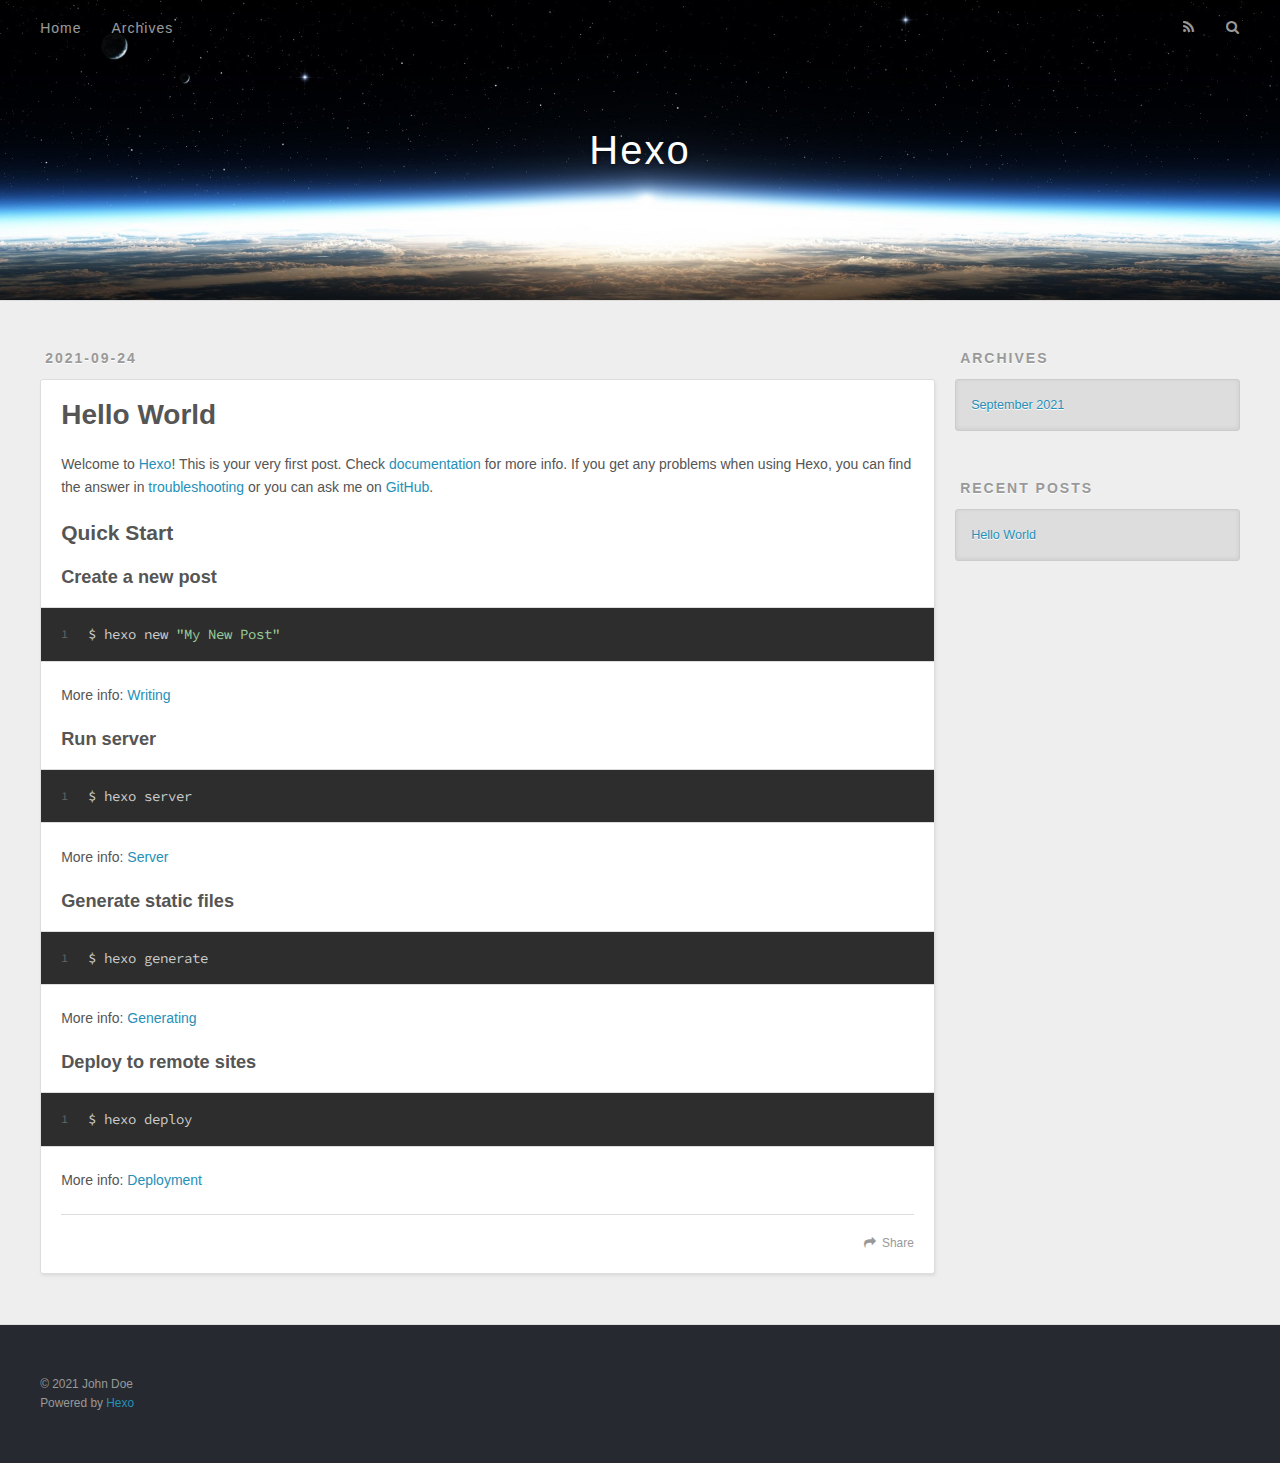
==== index.html @ 54e302c9 "Site updated: 2021-09-24 22:44:39" ====
<!DOCTYPE html>
<html>
<head>
  <meta charset="utf-8">
  

  
  <title>Hexo</title>
  <meta name="viewport" content="width=device-width, initial-scale=1, maximum-scale=1">
  <meta property="og:type" content="website">
<meta property="og:title" content="Hexo">
<meta property="og:url" content="http://example.com/index.html">
<meta property="og:site_name" content="Hexo">
<meta property="og:locale" content="en_US">
<meta property="article:author" content="John Doe">
<meta name="twitter:card" content="summary">
  
    <link rel="alternate" href="/atom.xml" title="Hexo" type="application/atom+xml">
  
  
    <link rel="icon" href="/favicon.png">
  
  
    <link href="//fonts.googleapis.com/css?family=Source+Code+Pro" rel="stylesheet" type="text/css">
  
  
<link rel="stylesheet" href="/css/style.css">

<meta name="generator" content="Hexo 5.4.0"></head>

<body>
  <div id="container">
    <div id="wrap">
      <header id="header">
  <div id="banner"></div>
  <div id="header-outer" class="outer">
    <div id="header-title" class="inner">
      <h1 id="logo-wrap">
        <a href="/" id="logo">Hexo</a>
      </h1>
      
    </div>
    <div id="header-inner" class="inner">
      <nav id="main-nav">
        <a id="main-nav-toggle" class="nav-icon"></a>
        
          <a class="main-nav-link" href="/">Home</a>
        
          <a class="main-nav-link" href="/archives">Archives</a>
        
      </nav>
      <nav id="sub-nav">
        
          <a id="nav-rss-link" class="nav-icon" href="/atom.xml" title="RSS Feed"></a>
        
        <a id="nav-search-btn" class="nav-icon" title="Search"></a>
      </nav>
      <div id="search-form-wrap">
        <form action="//google.com/search" method="get" accept-charset="UTF-8" class="search-form"><input type="search" name="q" class="search-form-input" placeholder="Search"><button type="submit" class="search-form-submit">&#xF002;</button><input type="hidden" name="sitesearch" value="http://example.com"></form>
      </div>
    </div>
  </div>
</header>
      <div class="outer">
        <section id="main">
  
    <article id="post-hello-world" class="article article-type-post" itemscope itemprop="blogPost">
  <div class="article-meta">
    <a href="/2021/09/24/hello-world/" class="article-date">
  <time datetime="2021-09-24T14:26:43.991Z" itemprop="datePublished">2021-09-24</time>
</a>
    
  </div>
  <div class="article-inner">
    
    
      <header class="article-header">
        
  
    <h1 itemprop="name">
      <a class="article-title" href="/2021/09/24/hello-world/">Hello World</a>
    </h1>
  

      </header>
    
    <div class="article-entry" itemprop="articleBody">
      
        <p>Welcome to <a target="_blank" rel="noopener" href="https://hexo.io/">Hexo</a>! This is your very first post. Check <a target="_blank" rel="noopener" href="https://hexo.io/docs/">documentation</a> for more info. If you get any problems when using Hexo, you can find the answer in <a target="_blank" rel="noopener" href="https://hexo.io/docs/troubleshooting.html">troubleshooting</a> or you can ask me on <a target="_blank" rel="noopener" href="https://github.com/hexojs/hexo/issues">GitHub</a>.</p>
<h2 id="Quick-Start"><a href="#Quick-Start" class="headerlink" title="Quick Start"></a>Quick Start</h2><h3 id="Create-a-new-post"><a href="#Create-a-new-post" class="headerlink" title="Create a new post"></a>Create a new post</h3><figure class="highlight bash"><table><tr><td class="gutter"><pre><span class="line">1</span><br></pre></td><td class="code"><pre><span class="line">$ hexo new <span class="string">&quot;My New Post&quot;</span></span><br></pre></td></tr></table></figure>

<p>More info: <a target="_blank" rel="noopener" href="https://hexo.io/docs/writing.html">Writing</a></p>
<h3 id="Run-server"><a href="#Run-server" class="headerlink" title="Run server"></a>Run server</h3><figure class="highlight bash"><table><tr><td class="gutter"><pre><span class="line">1</span><br></pre></td><td class="code"><pre><span class="line">$ hexo server</span><br></pre></td></tr></table></figure>

<p>More info: <a target="_blank" rel="noopener" href="https://hexo.io/docs/server.html">Server</a></p>
<h3 id="Generate-static-files"><a href="#Generate-static-files" class="headerlink" title="Generate static files"></a>Generate static files</h3><figure class="highlight bash"><table><tr><td class="gutter"><pre><span class="line">1</span><br></pre></td><td class="code"><pre><span class="line">$ hexo generate</span><br></pre></td></tr></table></figure>

<p>More info: <a target="_blank" rel="noopener" href="https://hexo.io/docs/generating.html">Generating</a></p>
<h3 id="Deploy-to-remote-sites"><a href="#Deploy-to-remote-sites" class="headerlink" title="Deploy to remote sites"></a>Deploy to remote sites</h3><figure class="highlight bash"><table><tr><td class="gutter"><pre><span class="line">1</span><br></pre></td><td class="code"><pre><span class="line">$ hexo deploy</span><br></pre></td></tr></table></figure>

<p>More info: <a target="_blank" rel="noopener" href="https://hexo.io/docs/one-command-deployment.html">Deployment</a></p>

      
    </div>
    <footer class="article-footer">
      <a data-url="http://example.com/2021/09/24/hello-world/" data-id="cktygvmmm0000r8ulbrr6bjwv" class="article-share-link">Share</a>
      
      
    </footer>
  </div>
  
</article>


  


</section>
        
          <aside id="sidebar">
  
    

  
    

  
    
  
    
  <div class="widget-wrap">
    <h3 class="widget-title">Archives</h3>
    <div class="widget">
      <ul class="archive-list"><li class="archive-list-item"><a class="archive-list-link" href="/archives/2021/09/">September 2021</a></li></ul>
    </div>
  </div>


  
    
  <div class="widget-wrap">
    <h3 class="widget-title">Recent Posts</h3>
    <div class="widget">
      <ul>
        
          <li>
            <a href="/2021/09/24/hello-world/">Hello World</a>
          </li>
        
      </ul>
    </div>
  </div>

  
</aside>
        
      </div>
      <footer id="footer">
  
  <div class="outer">
    <div id="footer-info" class="inner">
      &copy; 2021 John Doe<br>
      Powered by <a href="http://hexo.io/" target="_blank">Hexo</a>
    </div>
  </div>
</footer>
    </div>
    <nav id="mobile-nav">
  
    <a href="/" class="mobile-nav-link">Home</a>
  
    <a href="/archives" class="mobile-nav-link">Archives</a>
  
</nav>
    

<script src="//ajax.googleapis.com/ajax/libs/jquery/2.0.3/jquery.min.js"></script>


  
<link rel="stylesheet" href="/fancybox/jquery.fancybox.css">

  
<script src="/fancybox/jquery.fancybox.pack.js"></script>




<script src="/js/script.js"></script>




  </div>
</body>
</html>
---- css/style.css ----
body {
  width: 100%;
}
body:before,
body:after {
  content: "";
  display: table;
}
body:after {
  clear: both;
}
html,
body,
div,
span,
applet,
object,
iframe,
h1,
h2,
h3,
h4,
h5,
h6,
p,
blockquote,
pre,
a,
abbr,
acronym,
address,
big,
cite,
code,
del,
dfn,
em,
img,
ins,
kbd,
q,
s,
samp,
small,
strike,
strong,
sub,
sup,
tt,
var,
dl,
dt,
dd,
ol,
ul,
li,
fieldset,
form,
label,
legend,
table,
caption,
tbody,
tfoot,
thead,
tr,
th,
td {
  margin: 0;
  padding: 0;
  border: 0;
  outline: 0;
  font-weight: inherit;
  font-style: inherit;
  font-family: inherit;
  font-size: 100%;
  vertical-align: baseline;
}
body {
  line-height: 1;
  color: #000;
  background: #fff;
}
ol,
ul {
  list-style: none;
}
table {
  border-collapse: separate;
  border-spacing: 0;
  vertical-align: middle;
}
caption,
th,
td {
  text-align: left;
  font-weight: normal;
  vertical-align: middle;
}
a img {
  border: none;
}
input,
button {
  margin: 0;
  padding: 0;
}
input::-moz-focus-inner,
button::-moz-focus-inner {
  border: 0;
  padding: 0;
}
@font-face {
  font-family: FontAwesome;
  font-style: normal;
  font-weight: normal;
  src: url("fonts/fontawesome-webfont.eot?v=#4.0.3");
  src: url("fonts/fontawesome-webfont.eot?#iefix&v=#4.0.3") format("embedded-opentype"), url("fonts/fontawesome-webfont.woff?v=#4.0.3") format("woff"), url("fonts/fontawesome-webfont.ttf?v=#4.0.3") format("truetype"), url("fonts/fontawesome-webfont.svg#fontawesomeregular?v=#4.0.3") format("svg");
}
html,
body,
#container {
  height: 100%;
}
body {
  background: #eee;
  font: 14px -apple-system, BlinkMacSystemFont, "Segoe UI", "Roboto", "Oxygen", "Ubuntu", "Cantarell", "Fira Sans", "Droid Sans", "Helvetica Neue", sans-serif;
  -webkit-text-size-adjust: 100%;
}
.outer {
  max-width: 1220px;
  margin: 0 auto;
  padding: 0 20px;
}
.outer:before,
.outer:after {
  content: "";
  display: table;
}
.outer:after {
  clear: both;
}
.inner {
  display: inline;
  float: left;
  width: 98.33333333333333%;
  margin: 0 0.833333333333333%;
}
.left,
.alignleft {
  float: left;
}
.right,
.alignright {
  float: right;
}
.clear {
  clear: both;
}
#container {
  position: relative;
}
.mobile-nav-on {
  overflow: hidden;
}
#wrap {
  height: 100%;
  width: 100%;
  position: absolute;
  top: 0;
  left: 0;
  -webkit-transition: 0.2s ease-out;
  -moz-transition: 0.2s ease-out;
  -ms-transition: 0.2s ease-out;
  transition: 0.2s ease-out;
  z-index: 1;
  background: #eee;
}
.mobile-nav-on #wrap {
  left: 280px;
}
@media screen and (min-width: 768px) {
  #main {
    display: inline;
    float: left;
    width: 73.33333333333333%;
    margin: 0 0.833333333333333%;
  }
}
.article-date,
.article-category-link,
.archive-year,
.widget-title {
  text-decoration: none;
  text-transform: uppercase;
  letter-spacing: 2px;
  color: #999;
  margin-bottom: 1em;
  margin-left: 5px;
  line-height: 1em;
  text-shadow: 0 1px #fff;
  font-weight: bold;
}
.article-inner,
.archive-article-inner {
  background: #fff;
  -webkit-box-shadow: 1px 2px 3px #ddd;
  box-shadow: 1px 2px 3px #ddd;
  border: 1px solid #ddd;
  border-radius: 3px;
}
.article-entry h1,
.widget h1 {
  font-size: 2em;
}
.article-entry h2,
.widget h2 {
  font-size: 1.5em;
}
.article-entry h3,
.widget h3 {
  font-size: 1.3em;
}
.article-entry h4,
.widget h4 {
  font-size: 1.2em;
}
.article-entry h5,
.widget h5 {
  font-size: 1em;
}
.article-entry h6,
.widget h6 {
  font-size: 1em;
  color: #999;
}
.article-entry hr,
.widget hr {
  border: 1px dashed #ddd;
}
.article-entry strong,
.widget strong {
  font-weight: bold;
}
.article-entry em,
.widget em,
.article-entry cite,
.widget cite {
  font-style: italic;
}
.article-entry sup,
.widget sup,
.article-entry sub,
.widget sub {
  font-size: 0.75em;
  line-height: 0;
  position: relative;
  vertical-align: baseline;
}
.article-entry sup,
.widget sup {
  top: -0.5em;
}
.article-entry sub,
.widget sub {
  bottom: -0.2em;
}
.article-entry small,
.widget small {
  font-size: 0.85em;
}
.article-entry acronym,
.widget acronym,
.article-entry abbr,
.widget abbr {
  border-bottom: 1px dotted;
}
.article-entry ul,
.widget ul,
.article-entry ol,
.widget ol,
.article-entry dl,
.widget dl {
  margin: 0 20px;
  line-height: 1.6em;
}
.article-entry ul ul,
.widget ul ul,
.article-entry ol ul,
.widget ol ul,
.article-entry ul ol,
.widget ul ol,
.article-entry ol ol,
.widget ol ol {
  margin-top: 0;
  margin-bottom: 0;
}
.article-entry ul,
.widget ul {
  list-style: disc;
}
.article-entry ol,
.widget ol {
  list-style: decimal;
}
.article-entry dt,
.widget dt {
  font-weight: bold;
}
#header {
  height: 300px;
  position: relative;
  border-bottom: 1px solid #ddd;
}
#header:before,
#header:after {
  content: "";
  position: absolute;
  left: 0;
  right: 0;
  height: 40px;
}
#header:before {
  top: 0;
  background: -webkit-linear-gradient(rgba(0,0,0,0.2), transparent);
  background: -moz-linear-gradient(rgba(0,0,0,0.2), transparent);
  background: -ms-linear-gradient(rgba(0,0,0,0.2), transparent);
  background: linear-gradient(rgba(0,0,0,0.2), transparent);
}
#header:after {
  bottom: 0;
  background: -webkit-linear-gradient(transparent, rgba(0,0,0,0.2));
  background: -moz-linear-gradient(transparent, rgba(0,0,0,0.2));
  background: -ms-linear-gradient(transparent, rgba(0,0,0,0.2));
  background: linear-gradient(transparent, rgba(0,0,0,0.2));
}
#header-outer {
  height: 100%;
  position: relative;
}
#header-inner {
  position: relative;
  overflow: hidden;
}
#banner {
  position: absolute;
  top: 0;
  left: 0;
  width: 100%;
  height: 100%;
  background: url("images/banner.jpg") center #000;
  -webkit-background-size: cover;
  -moz-background-size: cover;
  background-size: cover;
  z-index: -1;
}
#header-title {
  text-align: center;
  height: 40px;
  position: absolute;
  top: 50%;
  left: 0;
  margin-top: -20px;
}
#logo,
#subtitle {
  text-decoration: none;
  color: #fff;
  font-weight: 300;
  text-shadow: 0 1px 4px rgba(0,0,0,0.3);
}
#logo {
  font-size: 40px;
  line-height: 40px;
  letter-spacing: 2px;
}
#subtitle {
  font-size: 16px;
  line-height: 16px;
  letter-spacing: 1px;
}
#subtitle-wrap {
  margin-top: 16px;
}
#main-nav {
  float: left;
  margin-left: -15px;
}
.nav-icon,
.main-nav-link {
  float: left;
  color: #fff;
  opacity: 0.6;
  text-decoration: none;
  text-shadow: 0 1px rgba(0,0,0,0.2);
  -webkit-transition: opacity 0.2s;
  -moz-transition: opacity 0.2s;
  -ms-transition: opacity 0.2s;
  transition: opacity 0.2s;
  display: block;
  padding: 20px 15px;
}
.nav-icon:hover,
.main-nav-link:hover {
  opacity: 1;
}
.nav-icon {
  font-family: FontAwesome;
  text-align: center;
  font-size: 14px;
  width: 14px;
  height: 14px;
  padding: 20px 15px;
  position: relative;
  cursor: pointer;
}
.main-nav-link {
  font-weight: 300;
  letter-spacing: 1px;
}
@media screen and (max-width: 479px) {
  .main-nav-link {
    display: none;
  }
}
#main-nav-toggle {
  display: none;
}
#main-nav-toggle:before {
  content: "\f0c9";
}
@media screen and (max-width: 479px) {
  #main-nav-toggle {
    display: block;
  }
}
#sub-nav {
  float: right;
  margin-right: -15px;
}
#nav-rss-link:before {
  content: "\f09e";
}
#nav-search-btn:before {
  content: "\f002";
}
#search-form-wrap {
  position: absolute;
  top: 15px;
  width: 150px;
  height: 30px;
  right: -150px;
  opacity: 0;
  -webkit-transition: 0.2s ease-out;
  -moz-transition: 0.2s ease-out;
  -ms-transition: 0.2s ease-out;
  transition: 0.2s ease-out;
}
#search-form-wrap.on {
  opacity: 1;
  right: 0;
}
@media screen and (max-width: 479px) {
  #search-form-wrap {
    width: 100%;
    right: -100%;
  }
}
.search-form {
  position: absolute;
  top: 0;
  left: 0;
  right: 0;
  background: #fff;
  padding: 5px 15px;
  border-radius: 15px;
  -webkit-box-shadow: 0 0 10px rgba(0,0,0,0.3);
  box-shadow: 0 0 10px rgba(0,0,0,0.3);
}
.search-form-input {
  border: none;
  background: none;
  color: #555;
  width: 100%;
  font: 13px -apple-system, BlinkMacSystemFont, "Segoe UI", "Roboto", "Oxygen", "Ubuntu", "Cantarell", "Fira Sans", "Droid Sans", "Helvetica Neue", sans-serif;
  outline: none;
}
.search-form-input::-webkit-search-results-decoration,
.search-form-input::-webkit-search-cancel-button {
  -webkit-appearance: none;
}
.search-form-submit {
  position: absolute;
  top: 50%;
  right: 10px;
  margin-top: -7px;
  font: 13px FontAwesome;
  border: none;
  background: none;
  color: #bbb;
  cursor: pointer;
}
.search-form-submit:hover,
.search-form-submit:focus {
  color: #777;
}
.article {
  margin: 50px 0;
}
.article-inner {
  overflow: hidden;
}
.article-meta:before,
.article-meta:after {
  content: "";
  display: table;
}
.article-meta:after {
  clear: both;
}
.article-date {
  float: left;
}
.article-category {
  float: left;
  line-height: 1em;
  color: #ccc;
  text-shadow: 0 1px #fff;
  margin-left: 8px;
}
.article-category:before {
  content: "\2022";
}
.article-category-link {
  margin: 0 12px 1em;
}
.article-header {
  padding: 20px 20px 0;
}
.article-title {
  text-decoration: none;
  font-size: 2em;
  font-weight: bold;
  color: #555;
  line-height: 1.1em;
  -webkit-transition: color 0.2s;
  -moz-transition: color 0.2s;
  -ms-transition: color 0.2s;
  transition: color 0.2s;
}
a.article-title:hover {
  color: #258fb8;
}
.article-entry {
  color: #555;
  padding: 0 20px;
}
.article-entry:before,
.article-entry:after {
  content: "";
  display: table;
}
.article-entry:after {
  clear: both;
}
.article-entry p,
.article-entry table {
  line-height: 1.6em;
  margin: 1.6em 0;
}
.article-entry h1,
.article-entry h2,
.article-entry h3,
.article-entry h4,
.article-entry h5,
.article-entry h6 {
  font-weight: bold;
}
.article-entry h1,
.article-entry h2,
.article-entry h3,
.article-entry h4,
.article-entry h5,
.article-entry h6 {
  line-height: 1.1em;
  margin: 1.1em 0;
}
.article-entry a {
  color: #258fb8;
  text-decoration: none;
}
.article-entry a:hover {
  text-decoration: underline;
}
.article-entry ul,
.article-entry ol,
.article-entry dl {
  margin-top: 1.6em;
  margin-bottom: 1.6em;
}
.article-entry img,
.article-entry video {
  max-width: 100%;
  height: auto;
  display: block;
  margin: auto;
}
.article-entry iframe {
  border: none;
}
.article-entry table {
  width: 100%;
  border-collapse: collapse;
  border-spacing: 0;
}
.article-entry th {
  font-weight: bold;
  border-bottom: 3px solid #ddd;
  padding-bottom: 0.5em;
}
.article-entry td {
  border-bottom: 1px solid #ddd;
  padding: 10px 0;
}
.article-entry blockquote {
  font-family: Georgia, "Times New Roman", serif;
  font-size: 1.4em;
  margin: 1.6em 20px;
  text-align: center;
}
.article-entry blockquote footer {
  font-size: 14px;
  margin: 1.6em 0;
  font-family: -apple-system, BlinkMacSystemFont, "Segoe UI", "Roboto", "Oxygen", "Ubuntu", "Cantarell", "Fira Sans", "Droid Sans", "Helvetica Neue", sans-serif;
}
.article-entry blockquote footer cite:before {
  content: "—";
  padding: 0 0.5em;
}
.article-entry .pullquote {
  text-align: left;
  width: 45%;
  margin: 0;
}
.article-entry .pullquote.left {
  margin-left: 0.5em;
  margin-right: 1em;
}
.article-entry .pullquote.right {
  margin-right: 0.5em;
  margin-left: 1em;
}
.article-entry .caption {
  color: #999;
  display: block;
  font-size: 0.9em;
  margin-top: 0.5em;
  position: relative;
  text-align: center;
}
.article-entry .video-container {
  position: relative;
  padding-top: 56.25%;
  height: 0;
  overflow: hidden;
}
.article-entry .video-container iframe,
.article-entry .video-container object,
.article-entry .video-container embed {
  position: absolute;
  top: 0;
  left: 0;
  width: 100%;
  height: 100%;
  margin-top: 0;
}
.article-more-link a {
  display: inline-block;
  line-height: 1em;
  padding: 6px 15px;
  border-radius: 15px;
  background: #eee;
  color: #999;
  text-shadow: 0 1px #fff;
  text-decoration: none;
}
.article-more-link a:hover {
  background: #258fb8;
  color: #fff;
  text-decoration: none;
  text-shadow: 0 1px #1e7293;
}
.article-footer {
  font-size: 0.85em;
  line-height: 1.6em;
  border-top: 1px solid #ddd;
  padding-top: 1.6em;
  margin: 0 20px 20px;
}
.article-footer:before,
.article-footer:after {
  content: "";
  display: table;
}
.article-footer:after {
  clear: both;
}
.article-footer a {
  color: #999;
  text-decoration: none;
}
.article-footer a:hover {
  color: #555;
}
.article-tag-list-item {
  float: left;
  margin-right: 10px;
}
.article-tag-list-link:before {
  content: "#";
}
.article-comment-link {
  float: right;
}
.article-comment-link:before {
  content: "\f075";
  font-family: FontAwesome;
  padding-right: 8px;
}
.article-share-link {
  cursor: pointer;
  float: right;
  margin-left: 20px;
}
.article-share-link:before {
  content: "\f064";
  font-family: FontAwesome;
  padding-right: 6px;
}
#article-nav {
  position: relative;
}
#article-nav:before,
#article-nav:after {
  content: "";
  display: table;
}
#article-nav:after {
  clear: both;
}
@media screen and (min-width: 768px) {
  #article-nav {
    margin: 50px 0;
  }
  #article-nav:before {
    width: 8px;
    height: 8px;
    position: absolute;
    top: 50%;
    left: 50%;
    margin-top: -4px;
    margin-left: -4px;
    content: "";
    border-radius: 50%;
    background: #ddd;
    -webkit-box-shadow: 0 1px 2px #fff;
    box-shadow: 0 1px 2px #fff;
  }
}
.article-nav-link-wrap {
  text-decoration: none;
  text-shadow: 0 1px #fff;
  color: #999;
  -webkit-box-sizing: border-box;
  -moz-box-sizing: border-box;
  box-sizing: border-box;
  margin-top: 50px;
  text-align: center;
  display: block;
}
.article-nav-link-wrap:hover {
  color: #555;
}
@media screen and (min-width: 768px) {
  .article-nav-link-wrap {
    width: 50%;
    margin-top: 0;
  }
}
@media screen and (min-width: 768px) {
  #article-nav-newer {
    float: left;
    text-align: right;
    padding-right: 20px;
  }
}
@media screen and (min-width: 768px) {
  #article-nav-older {
    float: right;
    text-align: left;
    padding-left: 20px;
  }
}
.article-nav-caption {
  text-transform: uppercase;
  letter-spacing: 2px;
  color: #ddd;
  line-height: 1em;
  font-weight: bold;
}
#article-nav-newer .article-nav-caption {
  margin-right: -2px;
}
.article-nav-title {
  font-size: 0.85em;
  line-height: 1.6em;
  margin-top: 0.5em;
}
.article-share-box {
  position: absolute;
  display: none;
  background: #fff;
  -webkit-box-shadow: 1px 2px 10px rgba(0,0,0,0.2);
  box-shadow: 1px 2px 10px rgba(0,0,0,0.2);
  border-radius: 3px;
  margin-left: -145px;
  overflow: hidden;
  z-index: 1;
}
.article-share-box.on {
  display: block;
}
.article-share-input {
  width: 100%;
  background: none;
  -webkit-box-sizing: border-box;
  -moz-box-sizing: border-box;
  box-sizing: border-box;
  font: 14px -apple-system, BlinkMacSystemFont, "Segoe UI", "Roboto", "Oxygen", "Ubuntu", "Cantarell", "Fira Sans", "Droid Sans", "Helvetica Neue", sans-serif;
  padding: 0 15px;
  color: #555;
  outline: none;
  border: 1px solid #ddd;
  border-radius: 3px 3px 0 0;
  height: 36px;
  line-height: 36px;
}
.article-share-links {
  background: #eee;
}
.article-share-links:before,
.article-share-links:after {
  content: "";
  display: table;
}
.article-share-links:after {
  clear: both;
}
.article-share-twitter,
.article-share-facebook,
.article-share-pinterest,
.article-share-google {
  width: 50px;
  height: 36px;
  display: block;
  float: left;
  position: relative;
  color: #999;
  text-shadow: 0 1px #fff;
}
.article-share-twitter:before,
.article-share-facebook:before,
.article-share-pinterest:before,
.article-share-google:before {
  font-size: 20px;
  font-family: FontAwesome;
  width: 20px;
  height: 20px;
  position: absolute;
  top: 50%;
  left: 50%;
  margin-top: -10px;
  margin-left: -10px;
  text-align: center;
}
.article-share-twitter:hover,
.article-share-facebook:hover,
.article-share-pinterest:hover,
.article-share-google:hover {
  color: #fff;
}
.article-share-twitter:before {
  content: "\f099";
}
.article-share-twitter:hover {
  background: #00aced;
  text-shadow: 0 1px #008abe;
}
.article-share-facebook:before {
  content: "\f09a";
}
.article-share-facebook:hover {
  background: #3b5998;
  text-shadow: 0 1px #2f477a;
}
.article-share-pinterest:before {
  content: "\f0d2";
}
.article-share-pinterest:hover {
  background: #cb2027;
  text-shadow: 0 1px #a21a1f;
}
.article-share-google:before {
  content: "\f0d5";
}
.article-share-google:hover {
  background: #dd4b39;
  text-shadow: 0 1px #be3221;
}
.article-gallery {
  background: #000;
  position: relative;
}
.article-gallery-photos {
  position: relative;
  overflow: hidden;
}
.article-gallery-img {
  display: none;
  max-width: 100%;
}
.article-gallery-img:first-child {
  display: block;
}
.article-gallery-img.loaded {
  position: absolute;
  display: block;
}
.article-gallery-img img {
  display: block;
  max-width: 100%;
  margin: 0 auto;
}
#comments {
  background: #fff;
  -webkit-box-shadow: 1px 2px 3px #ddd;
  box-shadow: 1px 2px 3px #ddd;
  padding: 20px;
  border: 1px solid #ddd;
  border-radius: 3px;
  margin: 50px 0;
}
#comments a {
  color: #258fb8;
}
.archives-wrap {
  margin: 50px 0;
}
.archives:before,
.archives:after {
  content: "";
  display: table;
}
.archives:after {
  clear: both;
}
.archive-year-wrap {
  margin-bottom: 1em;
}
.archives {
  -webkit-column-gap: 10px;
  -moz-column-gap: 10px;
  column-gap: 10px;
}
@media screen and (min-width: 480px) and (max-width: 767px) {
  .archives {
    -webkit-column-count: 2;
    -moz-column-count: 2;
    column-count: 2;
  }
}
@media screen and (min-width: 768px) {
  .archives {
    -webkit-column-count: 3;
    -moz-column-count: 3;
    column-count: 3;
  }
}
.archive-article {
  -webkit-column-break-inside: avoid;
  page-break-inside: avoid;
  overflow: hidden;
  break-inside: avoid-column;
}
.archive-article-inner {
  padding: 10px;
  margin-bottom: 15px;
}
.archive-article-title {
  text-decoration: none;
  font-weight: bold;
  color: #555;
  -webkit-transition: color 0.2s;
  -moz-transition: color 0.2s;
  -ms-transition: color 0.2s;
  transition: color 0.2s;
  line-height: 1.6em;
}
.archive-article-title:hover {
  color: #258fb8;
}
.archive-article-footer {
  margin-top: 1em;
}
.archive-article-date {
  color: #999;
  text-decoration: none;
  font-size: 0.85em;
  line-height: 1em;
  margin-bottom: 0.5em;
  display: block;
}
#page-nav {
  margin: 50px auto;
  background: #fff;
  -webkit-box-shadow: 1px 2px 3px #ddd;
  box-shadow: 1px 2px 3px #ddd;
  border: 1px solid #ddd;
  border-radius: 3px;
  text-align: center;
  color: #999;
  overflow: hidden;
}
#page-nav:before,
#page-nav:after {
  content: "";
  display: table;
}
#page-nav:after {
  clear: both;
}
#page-nav a,
#page-nav span {
  padding: 10px 20px;
  line-height: 1;
  height: 2ex;
}
#page-nav a {
  color: #999;
  text-decoration: none;
}
#page-nav a:hover {
  background: #999;
  color: #fff;
}
#page-nav .prev {
  float: left;
}
#page-nav .next {
  float: right;
}
#page-nav .page-number {
  display: inline-block;
}
@media screen and (max-width: 479px) {
  #page-nav .page-number {
    display: none;
  }
}
#page-nav .current {
  color: #555;
  font-weight: bold;
}
#page-nav .space {
  color: #ddd;
}
#footer {
  background: #262a30;
  padding: 50px 0;
  border-top: 1px solid #ddd;
  color: #999;
}
#footer a {
  color: #258fb8;
  text-decoration: none;
}
#footer a:hover {
  text-decoration: underline;
}
#footer-info {
  line-height: 1.6em;
  font-size: 0.85em;
}
.article-entry pre,
.article-entry .highlight {
  background: #2d2d2d;
  margin: 0 -20px;
  padding: 15px 20px;
  border-style: solid;
  border-color: #ddd;
  border-width: 1px 0;
  overflow: auto;
  color: #ccc;
  line-height: 22.400000000000002px;
}
.article-entry .highlight .gutter pre,
.article-entry .gist .gist-file .gist-data .line-numbers {
  color: #666;
  font-size: 0.85em;
}
.article-entry pre,
.article-entry code {
  font-family: "Source Code Pro", Consolas, Monaco, Menlo, Consolas, monospace;
}
.article-entry code {
  background: #eee;
  text-shadow: 0 1px #fff;
  padding: 0 0.3em;
}
.article-entry pre code {
  background: none;
  text-shadow: none;
  padding: 0;
}
.article-entry .highlight pre {
  border: none;
  margin: 0;
  padding: 0;
}
.article-entry .highlight table {
  margin: 0;
  width: auto;
}
.article-entry .highlight td {
  border: none;
  padding: 0;
}
.article-entry .highlight figcaption {
  font-size: 0.85em;
  color: #999;
  line-height: 1em;
  margin-bottom: 1em;
}
.article-entry .highlight figcaption:before,
.article-entry .highlight figcaption:after {
  content: "";
  display: table;
}
.article-entry .highlight figcaption:after {
  clear: both;
}
.article-entry .highlight figcaption a {
  float: right;
}
.article-entry .highlight .gutter pre {
  text-align: right;
  padding-right: 20px;
}
.article-entry .highlight .line {
  height: 22.400000000000002px;
}
.article-entry .highlight .line.marked {
  background: #515151;
}
.article-entry .gist {
  margin: 0 -20px;
  border-style: solid;
  border-color: #ddd;
  border-width: 1px 0;
  background: #2d2d2d;
  padding: 15px 20px 15px 0;
}
.article-entry .gist .gist-file {
  border: none;
  font-family: "Source Code Pro", Consolas, Monaco, Menlo, Consolas, monospace;
  margin: 0;
}
.article-entry .gist .gist-file .gist-data {
  background: none;
  border: none;
}
.article-entry .gist .gist-file .gist-data .line-numbers {
  background: none;
  border: none;
  padding: 0 20px 0 0;
}
.article-entry .gist .gist-file .gist-data .line-data {
  padding: 0 !important;
}
.article-entry .gist .gist-file .highlight {
  margin: 0;
  padding: 0;
  border: none;
}
.article-entry .gist .gist-file .gist-meta {
  background: #2d2d2d;
  color: #999;
  font: 0.85em -apple-system, BlinkMacSystemFont, "Segoe UI", "Roboto", "Oxygen", "Ubuntu", "Cantarell", "Fira Sans", "Droid Sans", "Helvetica Neue", sans-serif;
  text-shadow: 0 0;
  padding: 0;
  margin-top: 1em;
  margin-left: 20px;
}
.article-entry .gist .gist-file .gist-meta a {
  color: #258fb8;
  font-weight: normal;
}
.article-entry .gist .gist-file .gist-meta a:hover {
  text-decoration: underline;
}
pre .comment,
pre .title {
  color: #999;
}
pre .variable,
pre .attribute,
pre .tag,
pre .regexp,
pre .ruby .constant,
pre .xml .tag .title,
pre .xml .pi,
pre .xml .doctype,
pre .html .doctype,
pre .css .id,
pre .css .class,
pre .css .pseudo {
  color: #f2777a;
}
pre .number,
pre .preprocessor,
pre .built_in,
pre .literal,
pre .params,
pre .constant {
  color: #f99157;
}
pre .class,
pre .ruby .class .title,
pre .css .rules .attribute {
  color: #9c9;
}
pre .string,
pre .value,
pre .inheritance,
pre .header,
pre .ruby .symbol,
pre .xml .cdata {
  color: #9c9;
}
pre .css .hexcolor {
  color: #6cc;
}
pre .function,
pre .python .decorator,
pre .python .title,
pre .ruby .function .title,
pre .ruby .title .keyword,
pre .perl .sub,
pre .javascript .title,
pre .coffeescript .title {
  color: #69c;
}
pre .keyword,
pre .javascript .function {
  color: #c9c;
}
@media screen and (max-width: 479px) {
  #mobile-nav {
    position: absolute;
    top: 0;
    left: 0;
    width: 280px;
    height: 100%;
    background: #191919;
    border-right: 1px solid #fff;
  }
}
@media screen and (max-width: 479px) {
  .mobile-nav-link {
    display: block;
    color: #999;
    text-decoration: none;
    padding: 15px 20px;
    font-weight: bold;
  }
  .mobile-nav-link:hover {
    color: #fff;
  }
}
@media screen and (min-width: 768px) {
  #sidebar {
    display: inline;
    float: left;
    width: 23.333333333333332%;
    margin: 0 0.833333333333333%;
  }
}
.widget-wrap {
  margin: 50px 0;
}
.widget {
  color: #777;
  text-shadow: 0 1px #fff;
  background: #ddd;
  -webkit-box-shadow: 0 -1px 4px #ccc inset;
  box-shadow: 0 -1px 4px #ccc inset;
  border: 1px solid #ccc;
  padding: 15px;
  border-radius: 3px;
}
.widget a {
  color: #258fb8;
  text-decoration: none;
}
.widget a:hover {
  text-decoration: underline;
}
.widget ul ul,
.widget ol ul,
.widget dl ul,
.widget ul ol,
.widget ol ol,
.widget dl ol,
.widget ul dl,
.widget ol dl,
.widget dl dl {
  margin-left: 15px;
  list-style: disc;
}
.widget {
  line-height: 1.6em;
  word-wrap: break-word;
  font-size: 0.9em;
}
.widget ul,
.widget ol {
  list-style: none;
  margin: 0;
}
.widget ul ul,
.widget ol ul,
.widget ul ol,
.widget ol ol {
  margin: 0 20px;
}
.widget ul ul,
.widget ol ul {
  list-style: disc;
}
.widget ul ol,
.widget ol ol {
  list-style: decimal;
}
.category-list-count,
.tag-list-count,
.archive-list-count {
  padding-left: 5px;
  color: #999;
  font-size: 0.85em;
}
.category-list-count:before,
.tag-list-count:before,
.archive-list-count:before {
  content: "(";
}
.category-list-count:after,
.tag-list-count:after,
.archive-list-count:after {
  content: ")";
}
.tagcloud a {
  margin-right: 5px;
  display: inline-block;
}
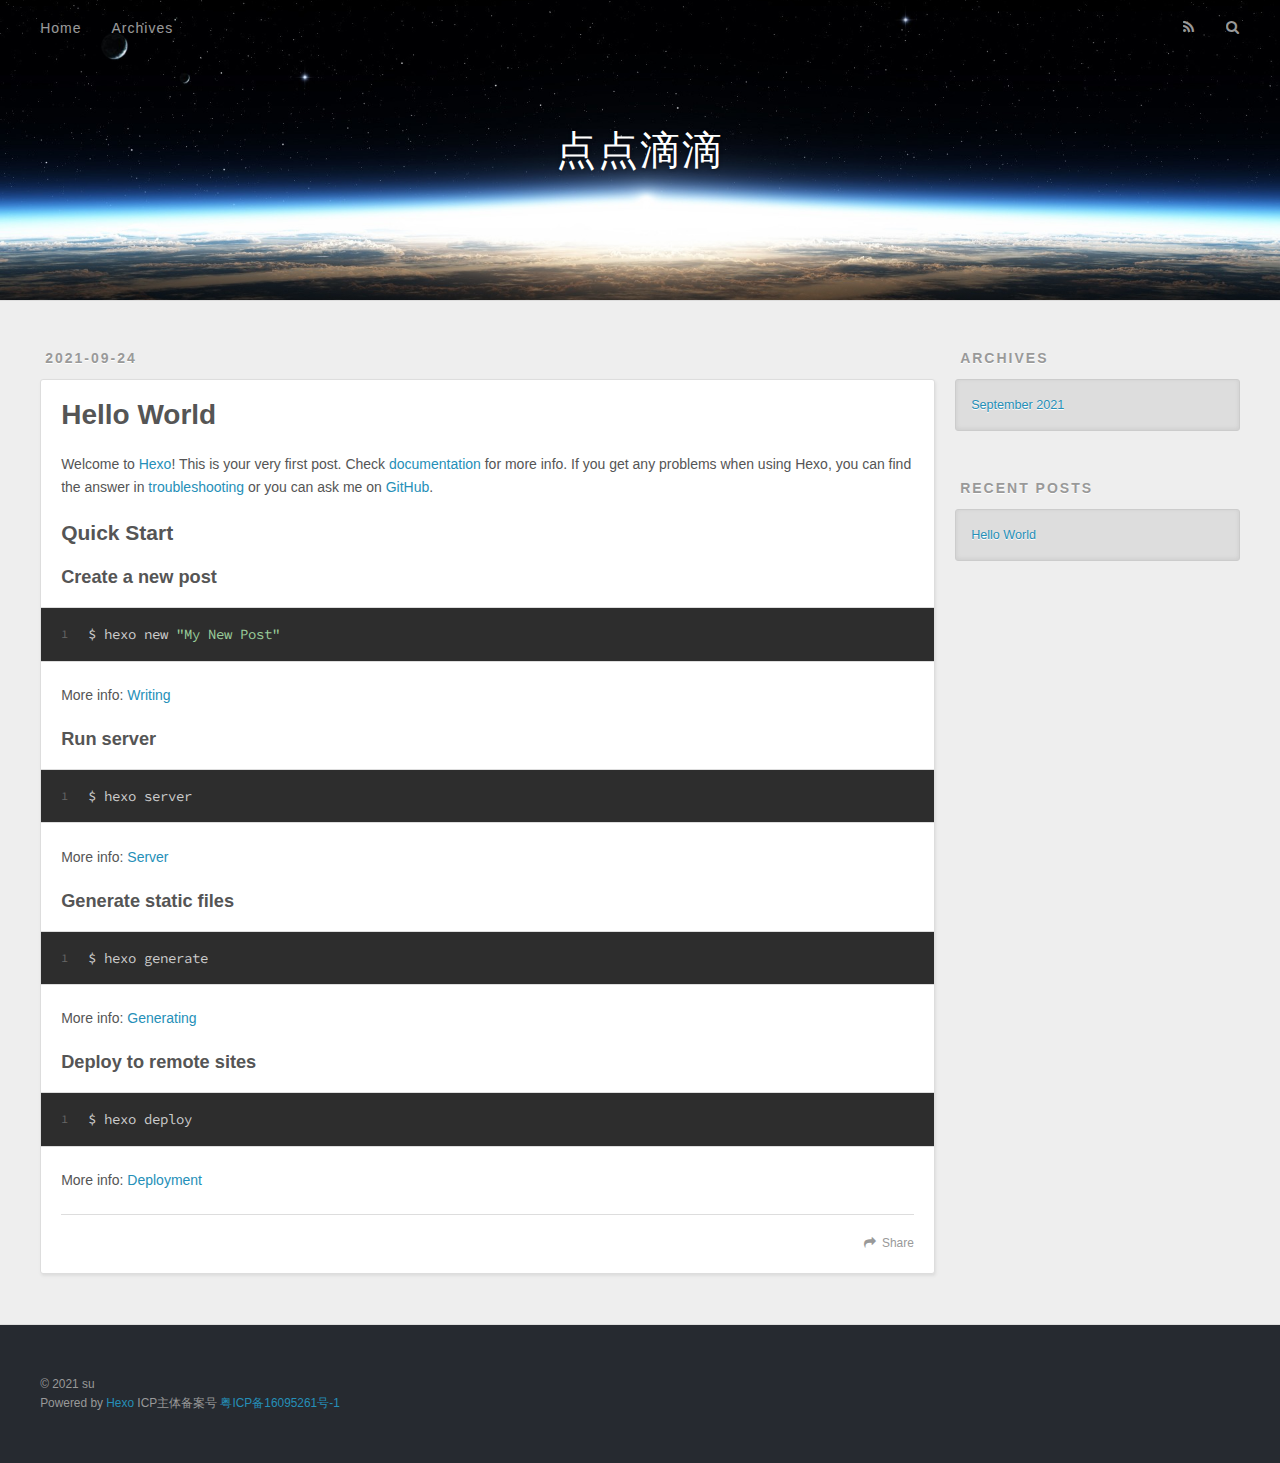
==== commit 269bcbcc: "Site updated: 2021-09-25 00:02:31" ====
--- a/index.html
+++ b/index.html
@@ -5,17 +5,17 @@
   
 
   
-  <title>Hexo</title>
+  <title>点点滴滴</title>
   <meta name="viewport" content="width=device-width, initial-scale=1, maximum-scale=1">
   <meta property="og:type" content="website">
-<meta property="og:title" content="Hexo">
+<meta property="og:title" content="点点滴滴">
 <meta property="og:url" content="http://example.com/index.html">
-<meta property="og:site_name" content="Hexo">
+<meta property="og:site_name" content="点点滴滴">
 <meta property="og:locale" content="en_US">
-<meta property="article:author" content="John Doe">
+<meta property="article:author" content="su">
 <meta name="twitter:card" content="summary">
   
-    <link rel="alternate" href="/atom.xml" title="Hexo" type="application/atom+xml">
+    <link rel="alternate" href="/atom.xml" title="点点滴滴" type="application/atom+xml">
   
   
     <link rel="icon" href="/favicon.png">
@@ -36,7 +36,7 @@
   <div id="header-outer" class="outer">
     <div id="header-title" class="inner">
       <h1 id="logo-wrap">
-        <a href="/" id="logo">Hexo</a>
+        <a href="/" id="logo">点点滴滴</a>
       </h1>
       
     </div>
@@ -103,7 +103,7 @@
       
     </div>
     <footer class="article-footer">
-      <a data-url="http://example.com/2021/09/24/hello-world/" data-id="cktygvmmm0000r8ulbrr6bjwv" class="article-share-link">Share</a>
+      <a data-url="http://example.com/2021/09/24/hello-world/" data-id="cktyjxyot000028ul7c475fg7" class="article-share-link">Share</a>
       
       
     </footer>
@@ -159,8 +159,10 @@
   
   <div class="outer">
     <div id="footer-info" class="inner">
-      &copy; 2021 John Doe<br>
+      &copy; 2021 su<br>
       Powered by <a href="http://hexo.io/" target="_blank">Hexo</a>
+      ICP主体备案号 <a href="http://www.beian.gov.cn/" target="_blank">粤ICP备16095261号-1
+      </a>
     </div>
   </div>
 </footer>
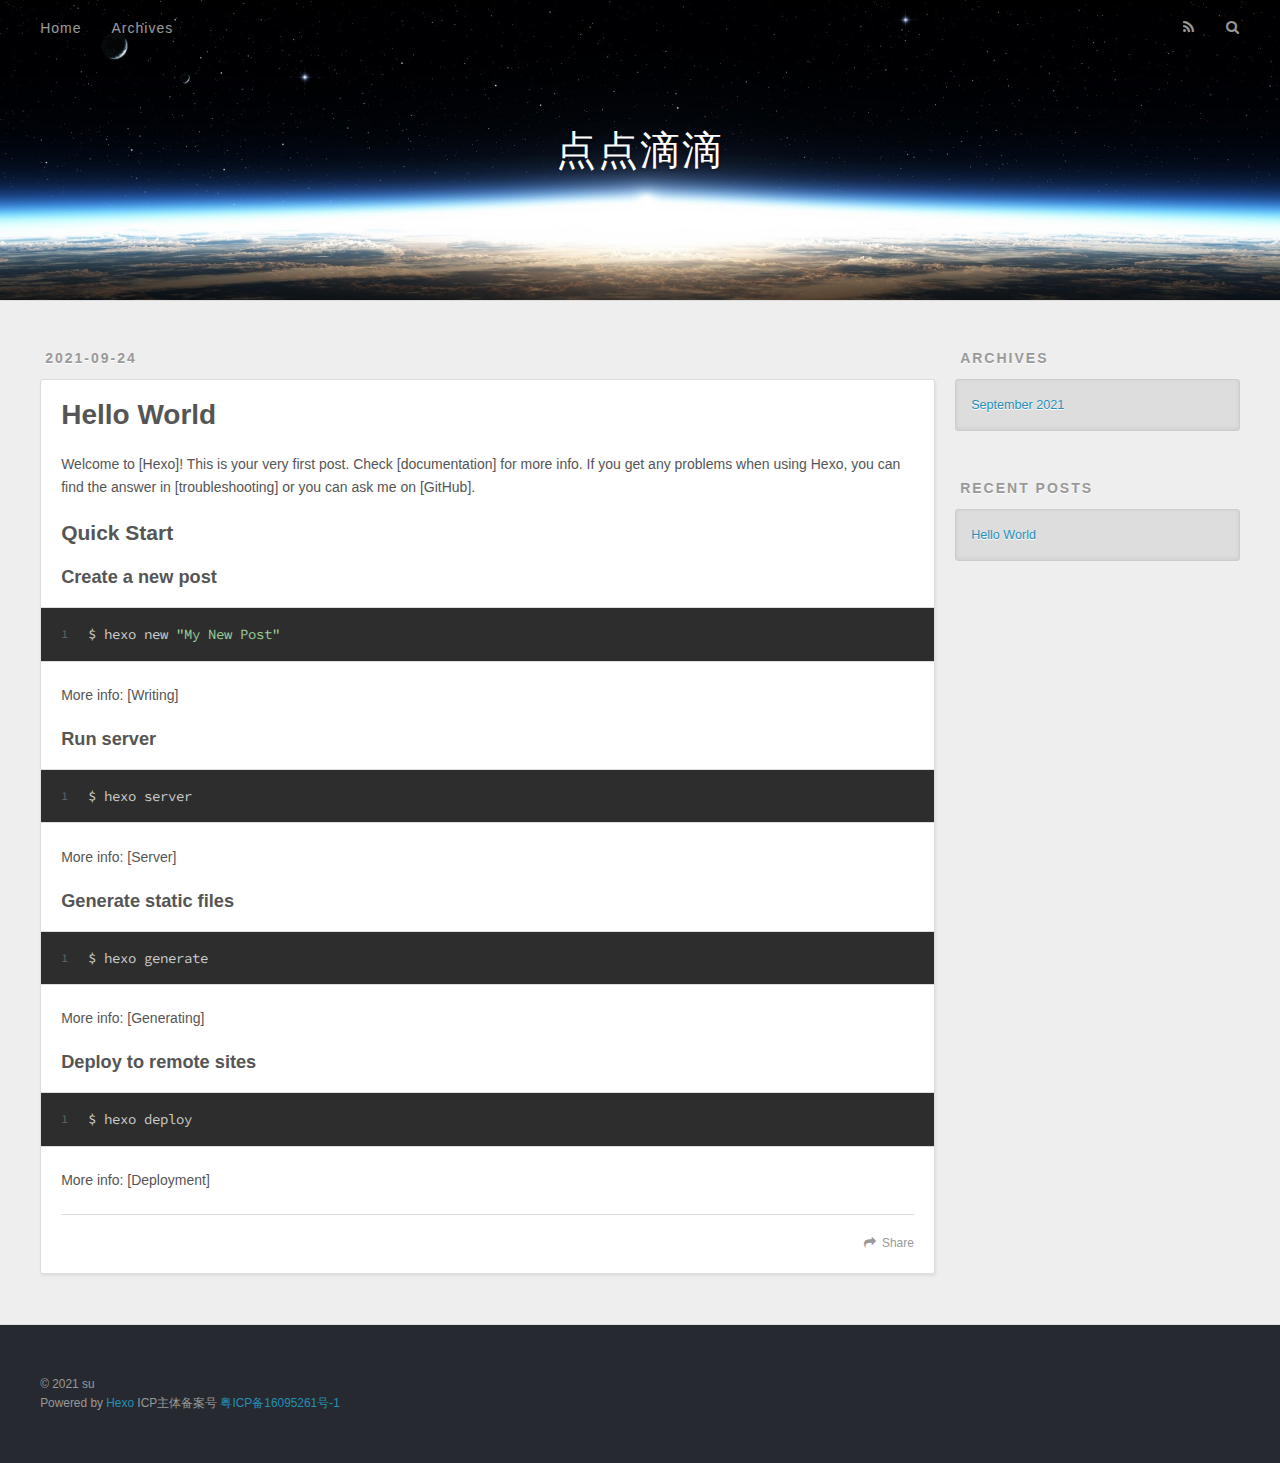
==== commit a42c7306: "Site updated: 2021-09-25 00:29:08" ====
--- a/index.html
+++ b/index.html
@@ -86,24 +86,24 @@
     
     <div class="article-entry" itemprop="articleBody">
       
-        <p>Welcome to <a target="_blank" rel="noopener" href="https://hexo.io/">Hexo</a>! This is your very first post. Check <a target="_blank" rel="noopener" href="https://hexo.io/docs/">documentation</a> for more info. If you get any problems when using Hexo, you can find the answer in <a target="_blank" rel="noopener" href="https://hexo.io/docs/troubleshooting.html">troubleshooting</a> or you can ask me on <a target="_blank" rel="noopener" href="https://github.com/hexojs/hexo/issues">GitHub</a>.</p>
+        <p>Welcome to [Hexo]! This is your very first post. Check [documentation] for more info. If you get any problems when using Hexo, you can find the answer in [troubleshooting] or you can ask me on [GitHub].</p>
 <h2 id="Quick-Start"><a href="#Quick-Start" class="headerlink" title="Quick Start"></a>Quick Start</h2><h3 id="Create-a-new-post"><a href="#Create-a-new-post" class="headerlink" title="Create a new post"></a>Create a new post</h3><figure class="highlight bash"><table><tr><td class="gutter"><pre><span class="line">1</span><br></pre></td><td class="code"><pre><span class="line">$ hexo new <span class="string">&quot;My New Post&quot;</span></span><br></pre></td></tr></table></figure>
 
-<p>More info: <a target="_blank" rel="noopener" href="https://hexo.io/docs/writing.html">Writing</a></p>
+<p>More info: [Writing]</p>
 <h3 id="Run-server"><a href="#Run-server" class="headerlink" title="Run server"></a>Run server</h3><figure class="highlight bash"><table><tr><td class="gutter"><pre><span class="line">1</span><br></pre></td><td class="code"><pre><span class="line">$ hexo server</span><br></pre></td></tr></table></figure>
 
-<p>More info: <a target="_blank" rel="noopener" href="https://hexo.io/docs/server.html">Server</a></p>
+<p>More info: [Server]</p>
 <h3 id="Generate-static-files"><a href="#Generate-static-files" class="headerlink" title="Generate static files"></a>Generate static files</h3><figure class="highlight bash"><table><tr><td class="gutter"><pre><span class="line">1</span><br></pre></td><td class="code"><pre><span class="line">$ hexo generate</span><br></pre></td></tr></table></figure>
 
-<p>More info: <a target="_blank" rel="noopener" href="https://hexo.io/docs/generating.html">Generating</a></p>
+<p>More info: [Generating]</p>
 <h3 id="Deploy-to-remote-sites"><a href="#Deploy-to-remote-sites" class="headerlink" title="Deploy to remote sites"></a>Deploy to remote sites</h3><figure class="highlight bash"><table><tr><td class="gutter"><pre><span class="line">1</span><br></pre></td><td class="code"><pre><span class="line">$ hexo deploy</span><br></pre></td></tr></table></figure>
 
-<p>More info: <a target="_blank" rel="noopener" href="https://hexo.io/docs/one-command-deployment.html">Deployment</a></p>
+<p>More info: [Deployment]</p>
 
       
     </div>
     <footer class="article-footer">
-      <a data-url="http://example.com/2021/09/24/hello-world/" data-id="cktyjxyot000028ul7c475fg7" class="article-share-link">Share</a>
+      <a data-url="http://example.com/2021/09/24/hello-world/" data-id="cktykwwrb00006kuldidh4q40" class="article-share-link">Share</a>
       
       
     </footer>
